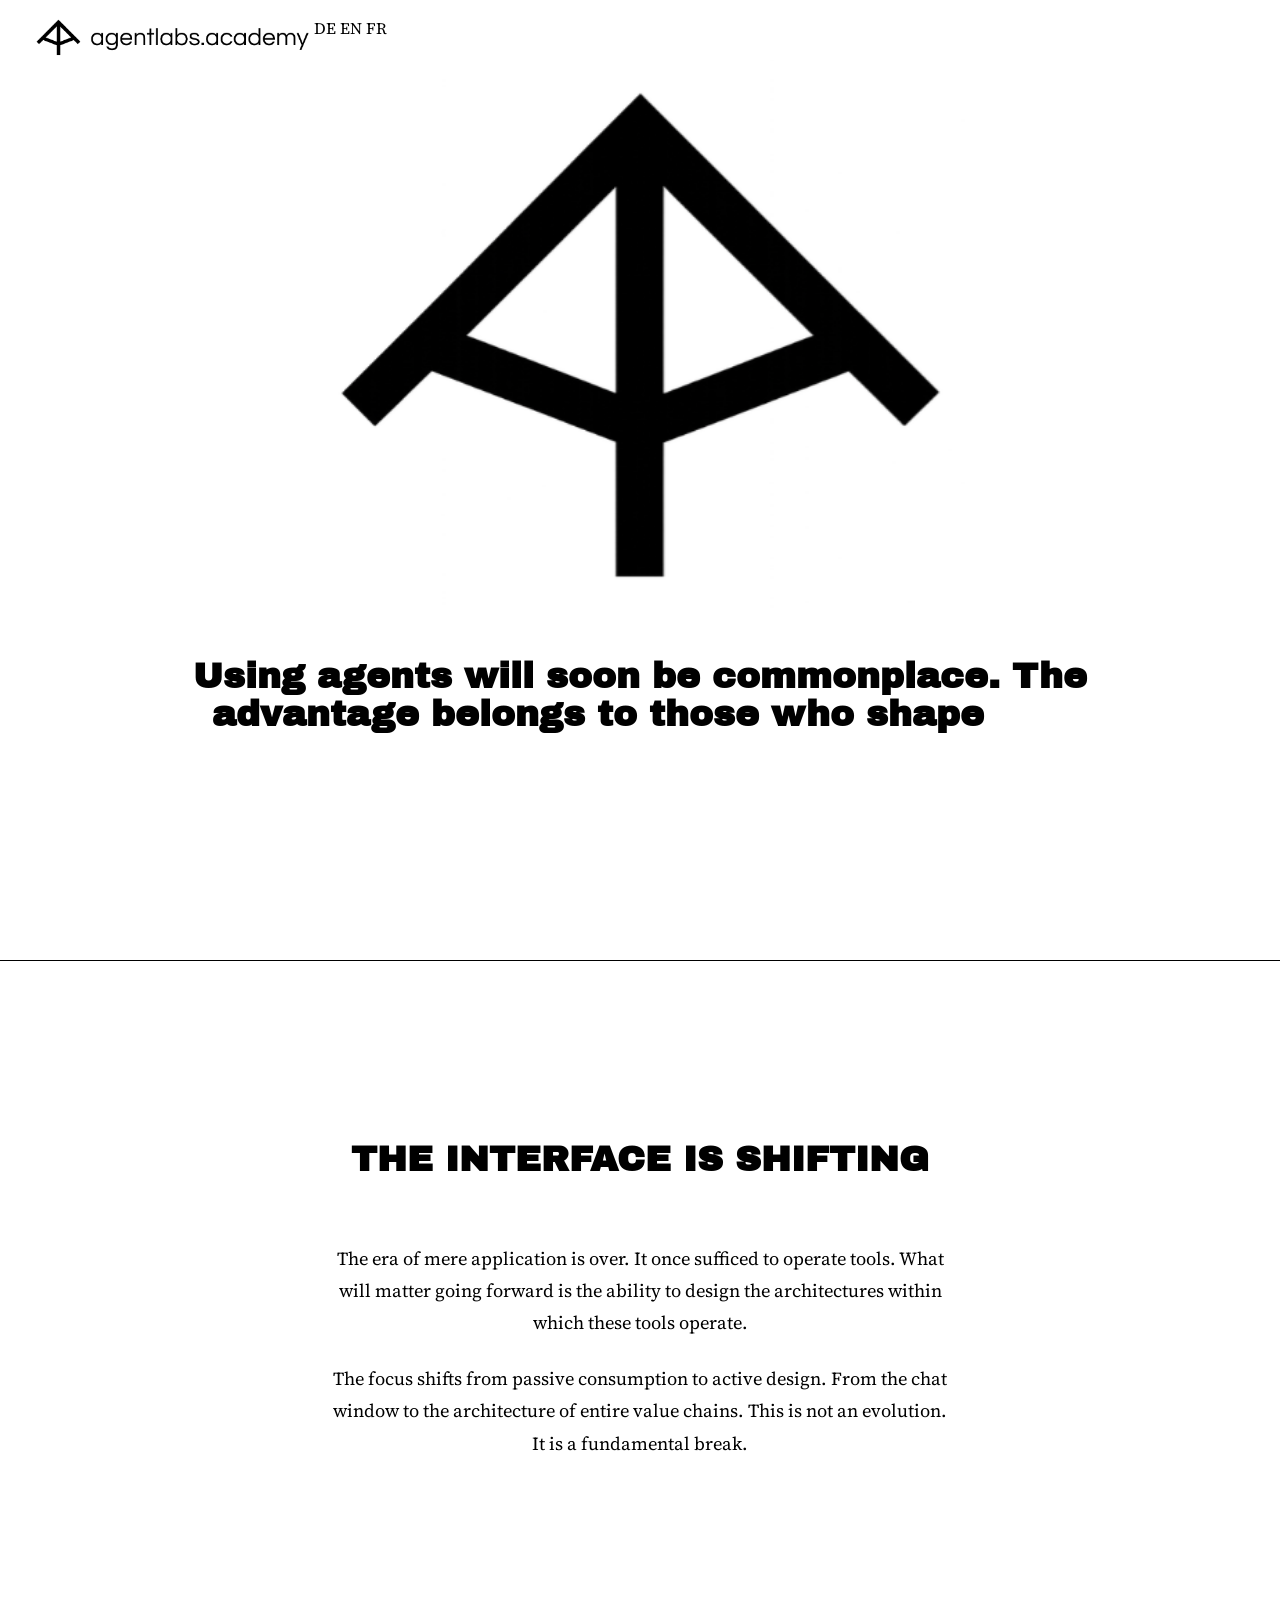
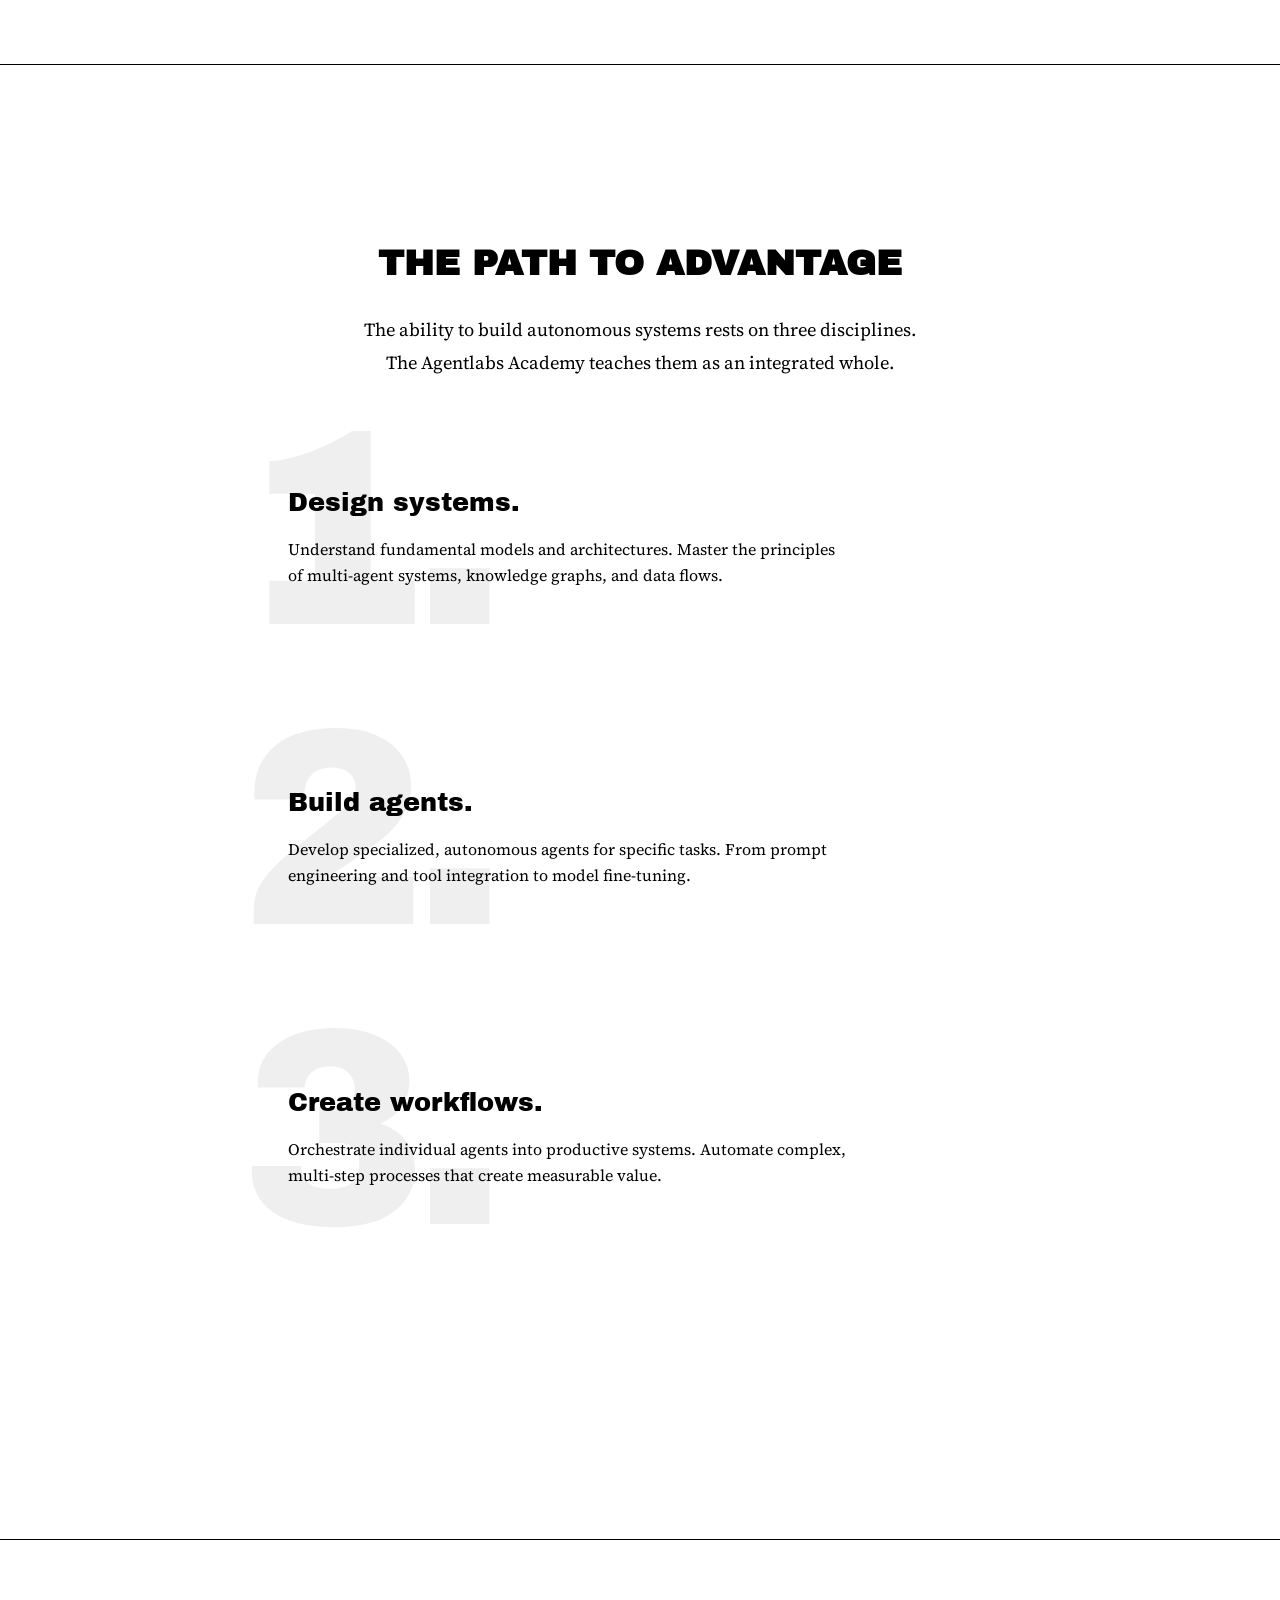
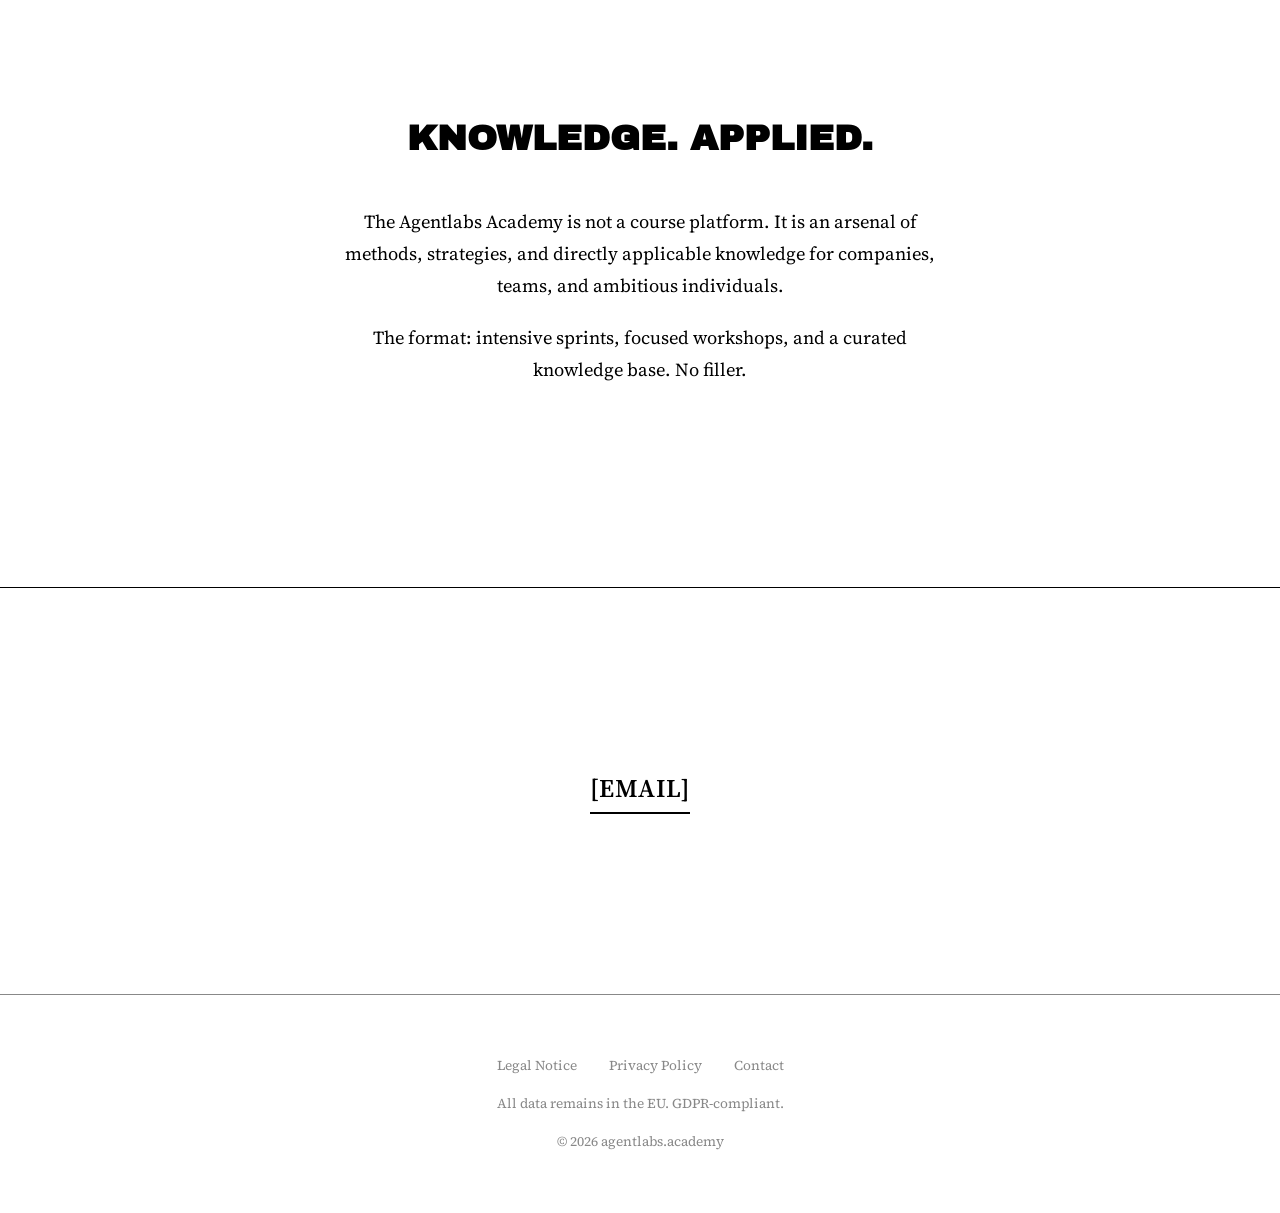
==== en/index.html @ 1b005c56 "feat: complete website redesign — S/W design, DE/EN/FR, no contact form" ====
<!DOCTYPE html>
<html lang="en">
<head>
  <meta charset="UTF-8">
  <meta name="viewport" content="width=device-width, initial-scale=1.0">
  <title>agentlabs.academy — Understand, Build, and Deploy AI Agents.</title>
  <meta name="description" content="The Agentlabs Academy teaches how autonomous systems are built and how they take over processes. For companies, teams, and individuals.">
  <meta name="robots" content="index, follow">
  <link rel="canonical" href="https://agentlabs.academy">

  <link rel="preconnect" href="https://fonts.googleapis.com">
  <link rel="preconnect" href="https://fonts.gstatic.com" crossorigin>
  <link href="https://fonts.googleapis.com/css2?family=Archivo+Black&family=Source+Serif+4:ital,wght@0,400;0,600;1,400&display=swap" rel="stylesheet">

  <style>
    /* ── RESET ─────────────────────────────────── */
    *, *::before, *::after { box-sizing: border-box; margin: 0; padding: 0; }
    html { scroll-behavior: smooth; -webkit-font-smoothing: antialiased; }

    body {
      font-family: 'Source Serif 4', Georgia, serif;
      font-weight: 400;
      line-height: 1.6;
      color: #000;
      background: #fff;
    }

    a { color: inherit; text-decoration: none; }

    /* ── NAV ────────────────────────────────────── */
    nav {
      display: flex;
      align-items: flex-start;
      padding: 16px 32px 0;
      background: #fff;
    }
    nav img { height: 44px; display: block; }
    nav .nav-cta {
      font-family: 'Source Serif 4', serif;
      font-weight: 600;
      font-size: 0.9rem;
      letter-spacing: 0.02em;
      color: #000;
    }
    nav .nav-cta:hover { text-decoration: underline; }

    /* ── SECTION BASE ───────────────────────────── */
    section { padding: 180px 48px; }
    section + section { border-top: 1px solid #000; }
    .inner {
      max-width: 680px;
      margin: 0 auto;
      text-align: center;
    }
    .inner-wide { max-width: 900px; margin: 0 auto; }

    /* ── TYPOGRAPHY ─────────────────────────────── */
    .headline {
      font-family: 'Archivo Black', sans-serif;
      font-weight: 900;
      text-transform: uppercase;
      line-height: 1.05;
      color: #000;
    }
    .h-xl  { font-size: clamp(1.4rem, 2.8vw, 3rem); }
    .h-lg  { font-size: clamp(1.4rem, 2.8vw, 3rem); }
    .h-hero-bereit { font-size: clamp(3rem, 10vw, 8rem); }

    .body-text {
      font-family: 'Source Serif 4', serif;
      font-size: clamp(1rem, 1.5vw, 1.15rem);
      line-height: 1.75;
      color: #000;
    }
    .subline {
      font-family: 'Source Serif 4', serif;
      font-size: clamp(1rem, 2vw, 1.35rem);
      font-weight: 400;
      color: #000;
    }

    /* ── FADE-UP ANIMATIONS ─────────────────────── */
    .fade-up {
      opacity: 0;
      transform: translateY(30px);
      transition: opacity 0.8s ease, transform 0.8s ease;
    }
    .fade-up.visible {
      opacity: 1;
      transform: translateY(0);
    }

    /* ── WORD ANIMATION ─────────────────────────── */
    .word {
      opacity: 0;
      transform: translateY(20px);
      display: inline-block;
      transition: opacity 0.5s ease, transform 0.5s ease;
    }
    .word.visible { opacity: 1; transform: translateY(0); }

    /* ══════════════════════════════════════════════
       SECTION 1 — MANIFESTO
    ══════════════════════════════════════════════ */
    #manifesto {
      min-height: 100vh;
      padding: 0;
      display: flex;
      flex-direction: column;
      align-items: center;
      justify-content: flex-start;
      text-align: center;
      position: relative;
      overflow: hidden;
    }
    #manifesto .manifesto-inner {
      display: flex;
      flex-direction: column;
      align-items: center;
      padding: 0 0 80px;
      position: relative;
      z-index: 1;
      justify-content: flex-start;
      margin-top: -8px;
    }
    #hero-logo {
      width: min(70vw, 680px);
      margin-top: 0;
      margin-bottom: 40px;
      will-change: transform, opacity;
      transform-origin: center;
    }
    #manifesto .headline {
      max-width: 900px;
      margin-bottom: 32px;
      text-transform: none; /* Hero-Headline nicht uppercase */
    }
    #manifesto .subline {
      max-width: 600px;
    }

    /* ══════════════════════════════════════════════
       SECTION 2 — PARADIGMA
    ══════════════════════════════════════════════ */
    #paradigma { text-align: center; }
    #paradigma .headline { margin-bottom: 64px; }
    #paradigma .body-text { max-width: 620px; margin: 0 auto 24px; }

    /* ══════════════════════════════════════════════
       SECTION 3 — METHODE
    ══════════════════════════════════════════════ */
    #methode { text-align: center; }
    #methode .headline { margin-bottom: 32px; }
    #methode .intro { max-width: 560px; margin: 0 auto 80px; }

    .methode-items { max-width: 800px; margin: 0 auto; }
    .methode-item {
      position: relative;
      text-align: left;
      margin-bottom: 120px;
      padding-left: 48px;
      min-height: 180px;
    }
    .methode-num {
      font-family: 'Archivo Black', sans-serif;
      font-size: clamp(160px, 22vw, 280px);
      line-height: 0.8;
      color: #000;
      opacity: 0.06;
      user-select: none;
      letter-spacing: -0.05em;
      position: absolute;
      top: -40px;
      left: 0;
      z-index: 0;
    }
    .methode-content {
      position: relative;
      z-index: 1;
      padding-top: 24px;
      max-width: 560px;
    }
    .methode-title {
      font-family: 'Archivo Black', sans-serif;
      font-size: clamp(1.2rem, 2vw, 1.6rem);
      margin-bottom: 12px;
      color: #000;
    }
    .methode-body {
      font-family: 'Source Serif 4', serif;
      font-size: 1rem;
      line-height: 1.65;
      color: #000;
    }

    /* ══════════════════════════════════════════════
       SECTION 4 — ARSENAL
    ══════════════════════════════════════════════ */
    #arsenal { text-align: center; }
    #arsenal .headline { margin-bottom: 48px; }
    #arsenal .body-text { max-width: 620px; margin: 0 auto 20px; }

    .statement {
      font-family: 'Source Serif 4', serif;
      font-weight: 600;
      font-style: italic;
      font-size: clamp(2rem, 5vw, 4rem);
      color: #000;
      text-align: center;
      padding: 100px 48px;
      max-width: 800px;
      margin: 0 auto;
      line-height: 1.3;
    }

    .cta-link {
      display: inline-block;
      font-family: 'Source Serif 4', serif;
      font-weight: 600;
      font-size: 0.95rem;
      letter-spacing: 0.15em;
      text-transform: uppercase;
      color: #000;
      margin-top: 16px;
    }
    .cta-link:hover { text-decoration: underline; }

    /* ══════════════════════════════════════════════
       SECTION 5 — KONTAKT
    ══════════════════════════════════════════════ */
    #kontakt { text-align: center; }
    #kontakt .headline { margin-bottom: 24px; }
    #kontakt .body-text { margin-bottom: 64px; }

    form {
      max-width: 420px;
      margin: 0 auto;
      display: flex;
      flex-direction: column;
      gap: 40px;
    }
    .form-field {
      display: flex;
      flex-direction: column;
      gap: 8px;
      text-align: left;
    }
    .form-field label {
      font-family: 'Source Serif 4', serif;
      font-size: 0.8rem;
      letter-spacing: 0.12em;
      text-transform: uppercase;
      color: #888;
    }
    .form-field input {
      background: transparent;
      border: none;
      border-bottom: 1px solid #000;
      border-radius: 0;
      padding: 12px 0;
      font-family: 'Source Serif 4', serif;
      font-size: 1rem;
      color: #000;
      width: 100%;
      outline: none;
    }
    .form-field input::placeholder { color: #888; }
    .form-field input:focus { border-bottom-color: #000; }

    .contact-email {
      display: inline-block;
      font-family: 'Source Serif 4', serif;
      font-size: clamp(1.1rem, 2.5vw, 1.6rem);
      font-weight: 600;
      color: #000;
      letter-spacing: 0.02em;
      border-bottom: 2px solid #000;
      padding-bottom: 4px;
      transition: opacity 0.2s;
    }
    .contact-email:hover { opacity: 0.5; }

    /* ══════════════════════════════════════════════
       FOOTER
    ══════════════════════════════════════════════ */
    footer {
      padding: 60px 48px;
      border-top: 1px solid #888;
      display: flex;
      flex-direction: column;
      align-items: center;
      gap: 16px;
      text-align: center;
    }
    footer nav {
      position: static;
      border: none;
      background: none;
      height: auto;
      padding: 0;
      gap: 32px;
      justify-content: center;
    }
    footer nav a {
      font-family: 'Source Serif 4', serif;
      font-size: 0.85rem;
      color: #888;
    }
    footer nav a:hover { text-decoration: underline; }
    footer p {
      font-family: 'Source Serif 4', serif;
      font-size: 0.85rem;
      color: #888;
    }

    /* ── MOBILE ─────────────────────────────────── */
    @media (max-width: 768px) {
      nav { padding: 0 24px; }
      section { padding: 100px 24px; }
      #manifesto .manifesto-inner { padding: 80px 24px 60px; }
      #hero-logo { width: 95vw; }
      .methode-item {
        grid-template-columns: 100px 1fr;
        gap: 0 16px;
      }
      .methode-num { font-size: 100px; }
      footer { padding: 48px 24px; }
      footer nav { flex-direction: column; gap: 12px; }
    }
    @media (max-width: 480px) {
      .methode-item { grid-template-columns: 1fr; }
      .methode-num { font-size: 80px; }
    }
  </style>
</head>
<body>

<!-- ══ NAV ════════════════════════════════════════ -->
<nav>
  <a href="/">
    <img src="/logos/agentlabs_academy_logo_complete.png" alt="agentlabs.academy">
  
  <div class="lang-switch-nav">
    <a href="/">DE</a>
    <a href="/en/" class="active">EN</a>
    <a href="/fr/">FR</a>
  </div>
</nav>

<!-- ══ S1: MANIFESTO ══════════════════════════════ -->
<section id="manifesto">
  <div class="manifesto-inner">
    <img id="hero-logo" src="/logos/aa-hero-logo.png" alt="agentlabs.academy">

    <h1 class="headline h-xl" id="hero-headline">
      Using agents will soon be commonplace. The advantage belongs to those who shape and orchestrate them.
    </h1>

    <p class="subline" id="hero-subline" style="opacity:0; transition: opacity 1s ease 0.5s;">
      Design systems. Build agents. Create workflows. Claim your advantage.
    </p>
  </div>
</section>

<!-- ══ S2: PARADIGMA ══════════════════════════════ -->
<section id="paradigma">
  <div class="inner">
    <h2 class="headline h-lg fade-up">THE INTERFACE IS SHIFTING</h2>
    <p class="body-text fade-up" style="transition-delay:200ms">
      The era of mere application is over. It once sufficed to operate tools. What will matter going forward is the ability to design the architectures within which these tools operate.
    </p>
    <p class="body-text fade-up" style="transition-delay:400ms">
      The focus shifts from passive consumption to active design. From the chat window to the architecture of entire value chains. This is not an evolution. It is a fundamental break.
    </p>
  </div>
</section>

<!-- ══ S3: METHODE ════════════════════════════════ -->
<section id="methode">
  <div class="inner">
    <h2 class="headline h-lg fade-up">THE PATH TO ADVANTAGE</h2>
    <p class="body-text intro fade-up" style="transition-delay:200ms">
      The ability to build autonomous systems rests on three disciplines. The Agentlabs Academy teaches them as an integrated whole.
    </p>
  </div>

  <div class="methode-items">
    <div class="methode-item fade-up">
      <div class="methode-num">1.</div>
      <div class="methode-content">
        <div class="methode-title">Design systems.</div>
        <p class="methode-body">Understand fundamental models and architectures. Master the principles of multi-agent systems, knowledge graphs, and data flows.</p>
      </div>
    </div>
    <div class="methode-item fade-up" style="transition-delay:150ms">
      <div class="methode-num">2.</div>
      <div class="methode-content">
        <div class="methode-title">Build agents.</div>
        <p class="methode-body">Develop specialized, autonomous agents for specific tasks. From prompt engineering and tool integration to model fine-tuning.</p>
      </div>
    </div>
    <div class="methode-item fade-up" style="transition-delay:300ms">
      <div class="methode-num">3.</div>
      <div class="methode-content">
        <div class="methode-title">Create workflows.</div>
        <p class="methode-body">Orchestrate individual agents into productive systems. Automate complex, multi-step processes that create measurable value.</p>
      </div>
    </div>
  </div>
</section>

<!-- ══ S4: ARSENAL ════════════════════════════════ -->
<section id="arsenal">
  <div class="inner">
    <h2 class="headline h-lg fade-up">KNOWLEDGE. APPLIED.</h2>
    <p class="body-text fade-up" style="transition-delay:150ms">
      The Agentlabs Academy is not a course platform. It is an arsenal of methods, strategies, and directly applicable knowledge for companies, teams, and ambitious individuals.
    </p>
    <p class="body-text fade-up" style="transition-delay:300ms">
      The format: intensive sprints, focused workshops, and a curated knowledge base. No filler.
    </p>
  </div>
</section>

<!-- ══ S5: KONTAKT ════════════════════════════════ -->
<section id="kontakt">
  <div class="inner-wide" style="text-align:center">
    <a href="mailto:[EMAIL]" class="contact-email fade-up">
      [EMAIL]
    </a>
  </div>
</section>

<!-- ══ FOOTER ═════════════════════════════════════ -->
<footer>
  <nav>
    <a href="/en/legal.html">Legal Notice</a>
    <a href="/en/privacy.html">Privacy Policy</a>
    <a href="mailto:[EMAIL]">Contact</a>
  </nav>
  <p>All data remains in the EU. GDPR-compliant.</p>
  <p>© 2026 agentlabs.academy</p>
</footer>

<script>
  // ── Word-by-word hero headline ────────────────────────
  (function() {
    const hl = document.getElementById('hero-headline');
    const words = hl.innerText.trim().split(/\s+/);
    hl.innerHTML = words.map(w => `<span class="word">${w}</span>`).join(' ');

    document.addEventListener('DOMContentLoaded', () => {
      document.querySelectorAll('.word').forEach((el, i) => {
        setTimeout(() => el.classList.add('visible'), 300 + i * 120);
      });
      // Subline fades in after headline
      const subline = document.getElementById('hero-subline');
      const delay = 300 + words.length * 120 + 400;
      setTimeout(() => { subline.style.opacity = '1'; }, delay);
    });
  })();

  // ── Nav scroll shadow ─────────────────────────────────
  const navEl = document.querySelector('nav');
  window.addEventListener('scroll', () => {
    navEl.classList.toggle('scrolled', window.scrollY > 10);
  }, { passive: true });

  // ── Scroll: hero logo rotation (aktiviert nach Entrance-Animation) ──
  const hero     = document.getElementById('manifesto');
  const heroLogo = document.getElementById('hero-logo');

  function onLogoScroll() {
    const progress = Math.min(window.scrollY / hero.offsetHeight, 1);
    if (progress === 0) return;
    const rot     = Math.min(progress / 0.6, 1) * 180;
    const scale   = 0.8 + Math.sin(progress * Math.PI) * 0.5;
    const opacity = progress > 0.8 ? 1 - ((progress - 0.8) / 0.2) : 1;
    heroLogo.style.animation = 'none';
    heroLogo.style.transform = `rotate(${rot}deg) scale(${scale})`;
    heroLogo.style.opacity   = Math.max(0, opacity);
  }

  setTimeout(() => {
    window.addEventListener('scroll', onLogoScroll, { passive: true });
  }, 1400);

  // ── IntersectionObserver: fade-up ─────────────────────
  const io = new IntersectionObserver(entries => {
    entries.forEach(e => {
      if (e.isIntersecting) {
        e.target.classList.add('visible');
        io.unobserve(e.target);
      }
    });
  }, { threshold: 0.15 });

  document.querySelectorAll('.fade-up').forEach(el => io.observe(el));
</script>
</body>
</html>
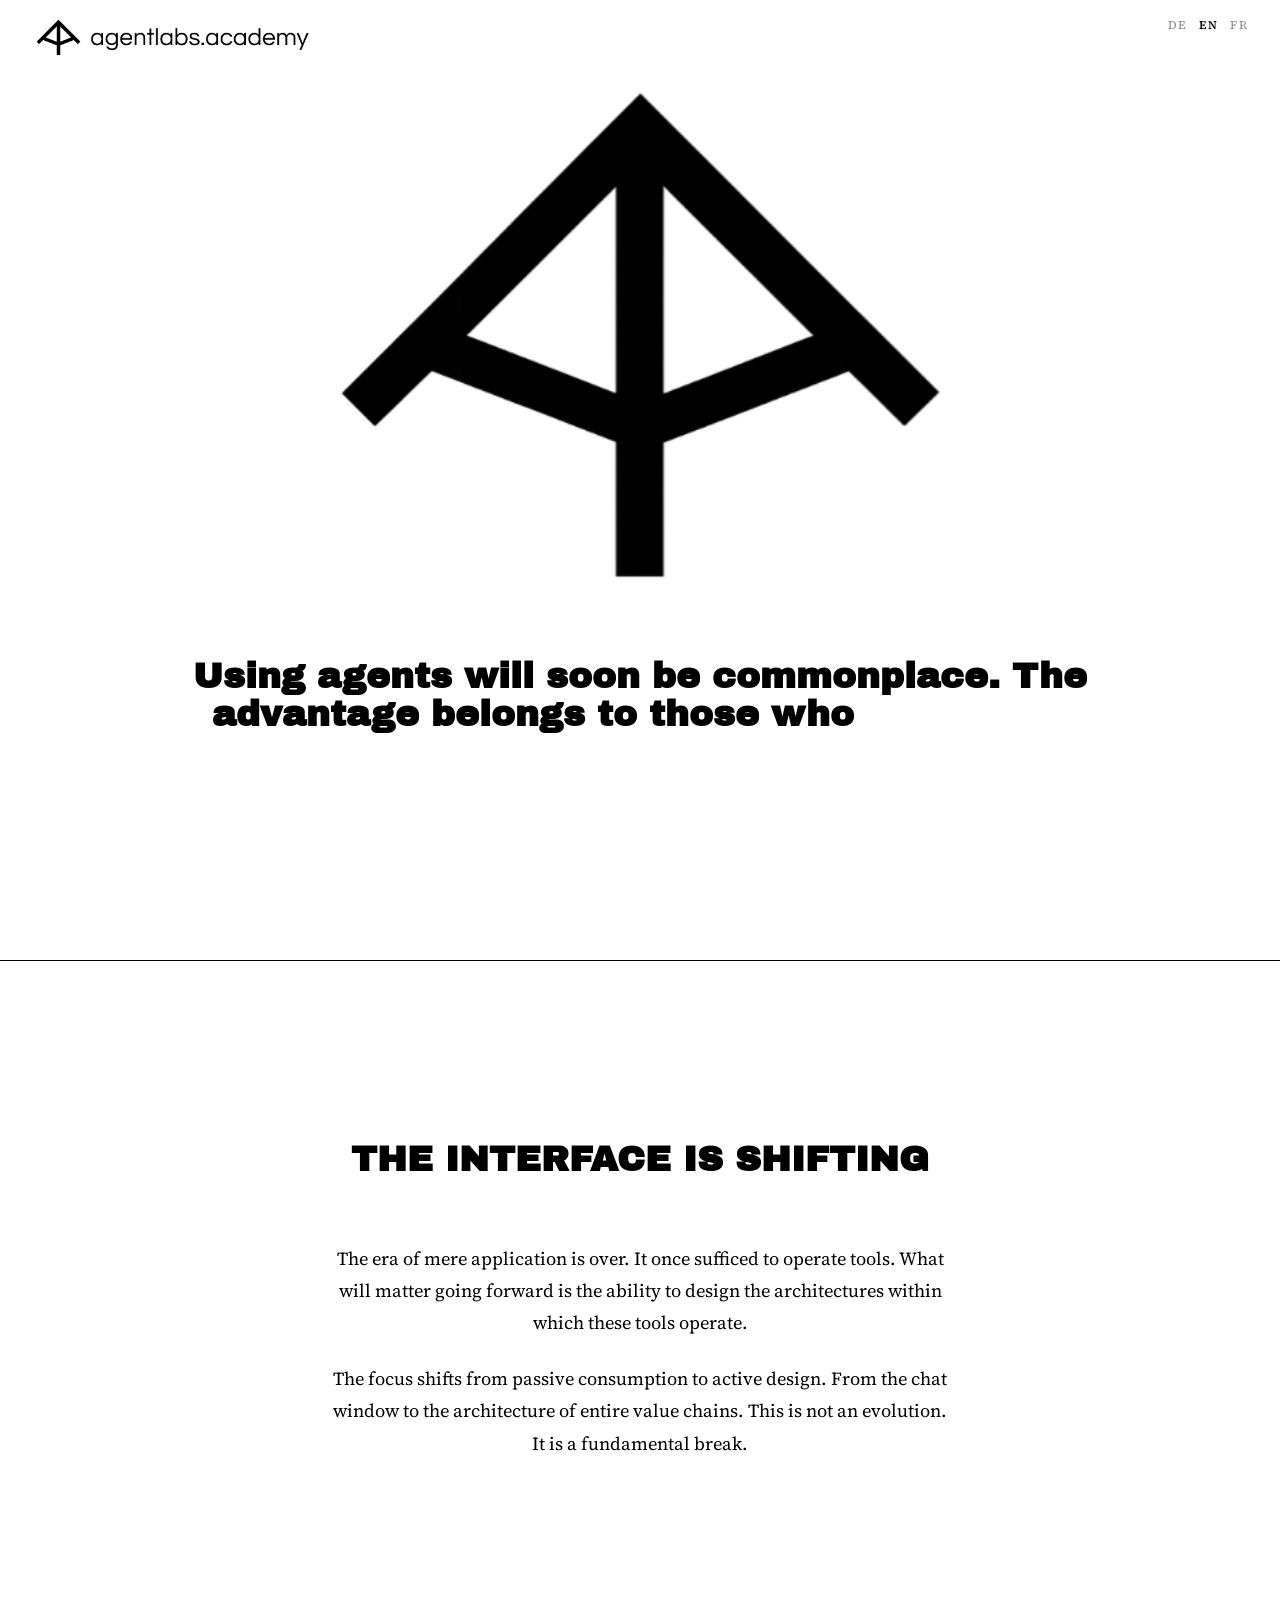
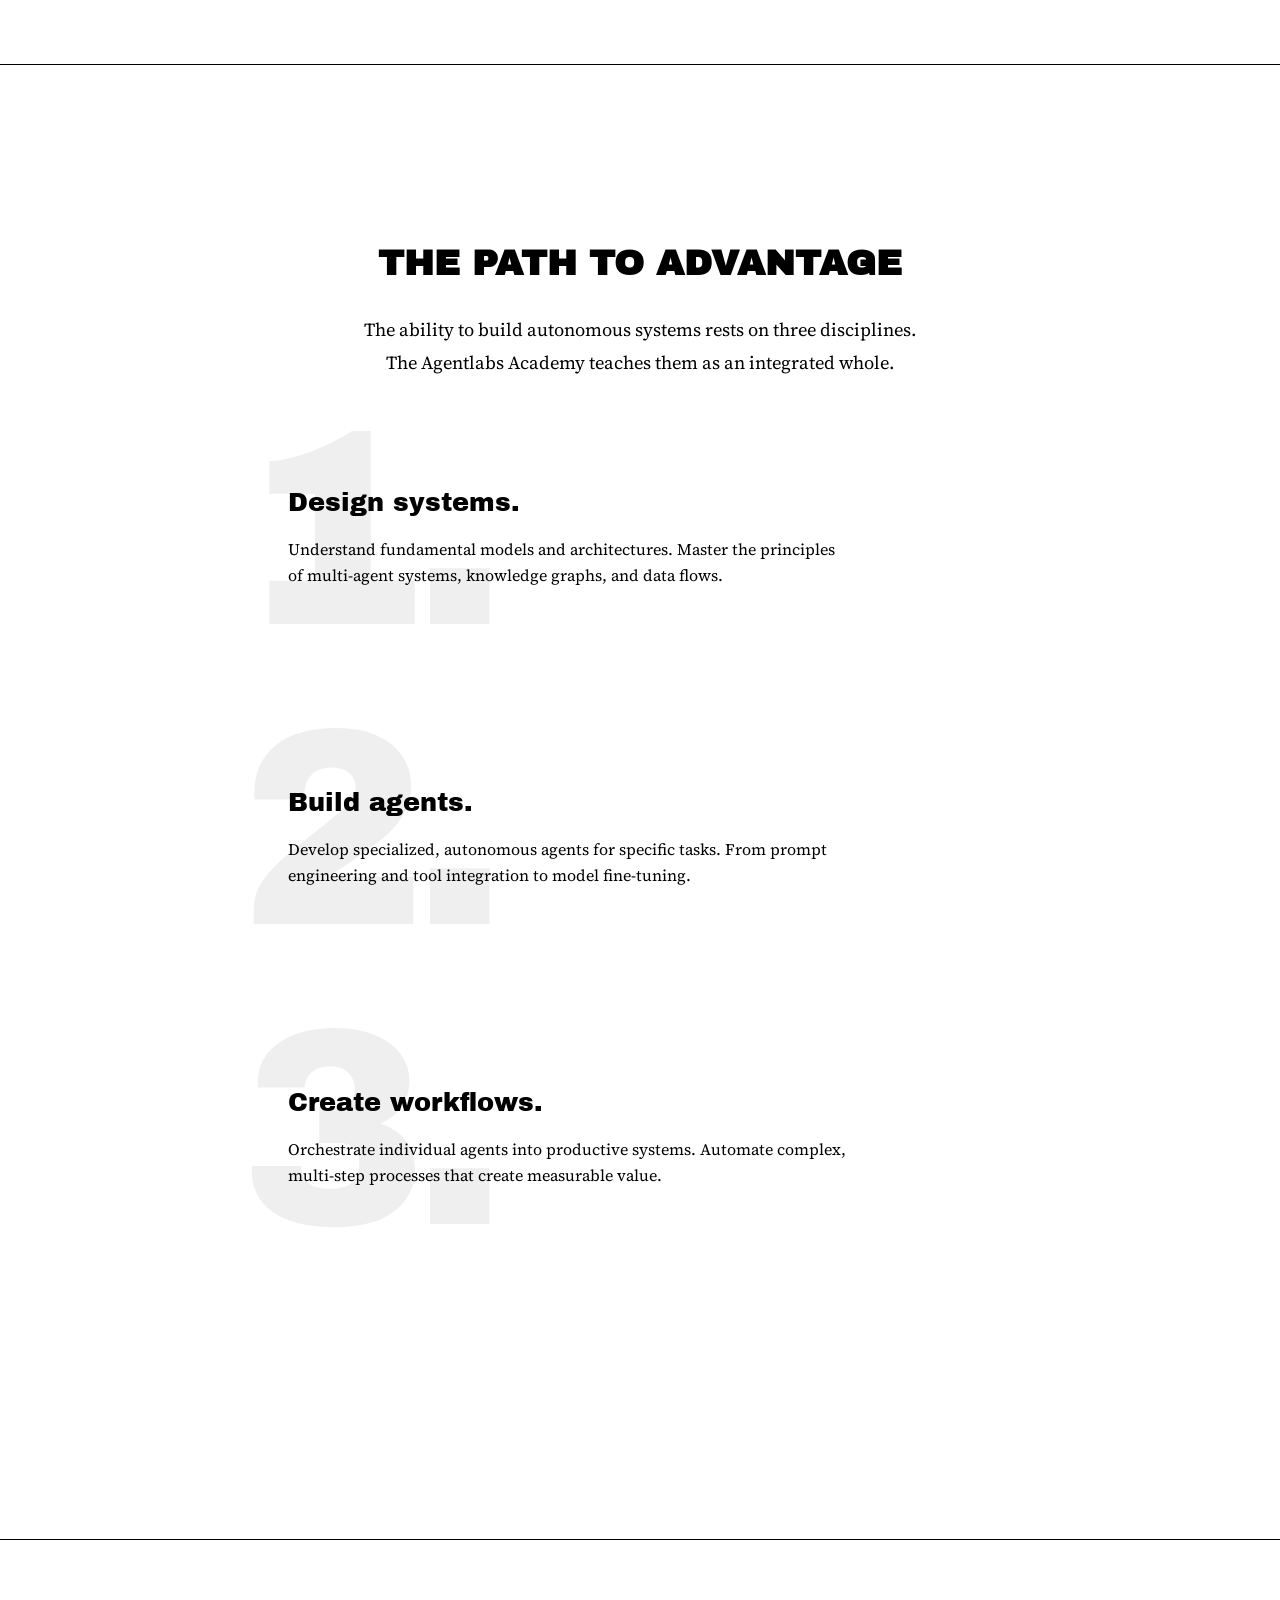
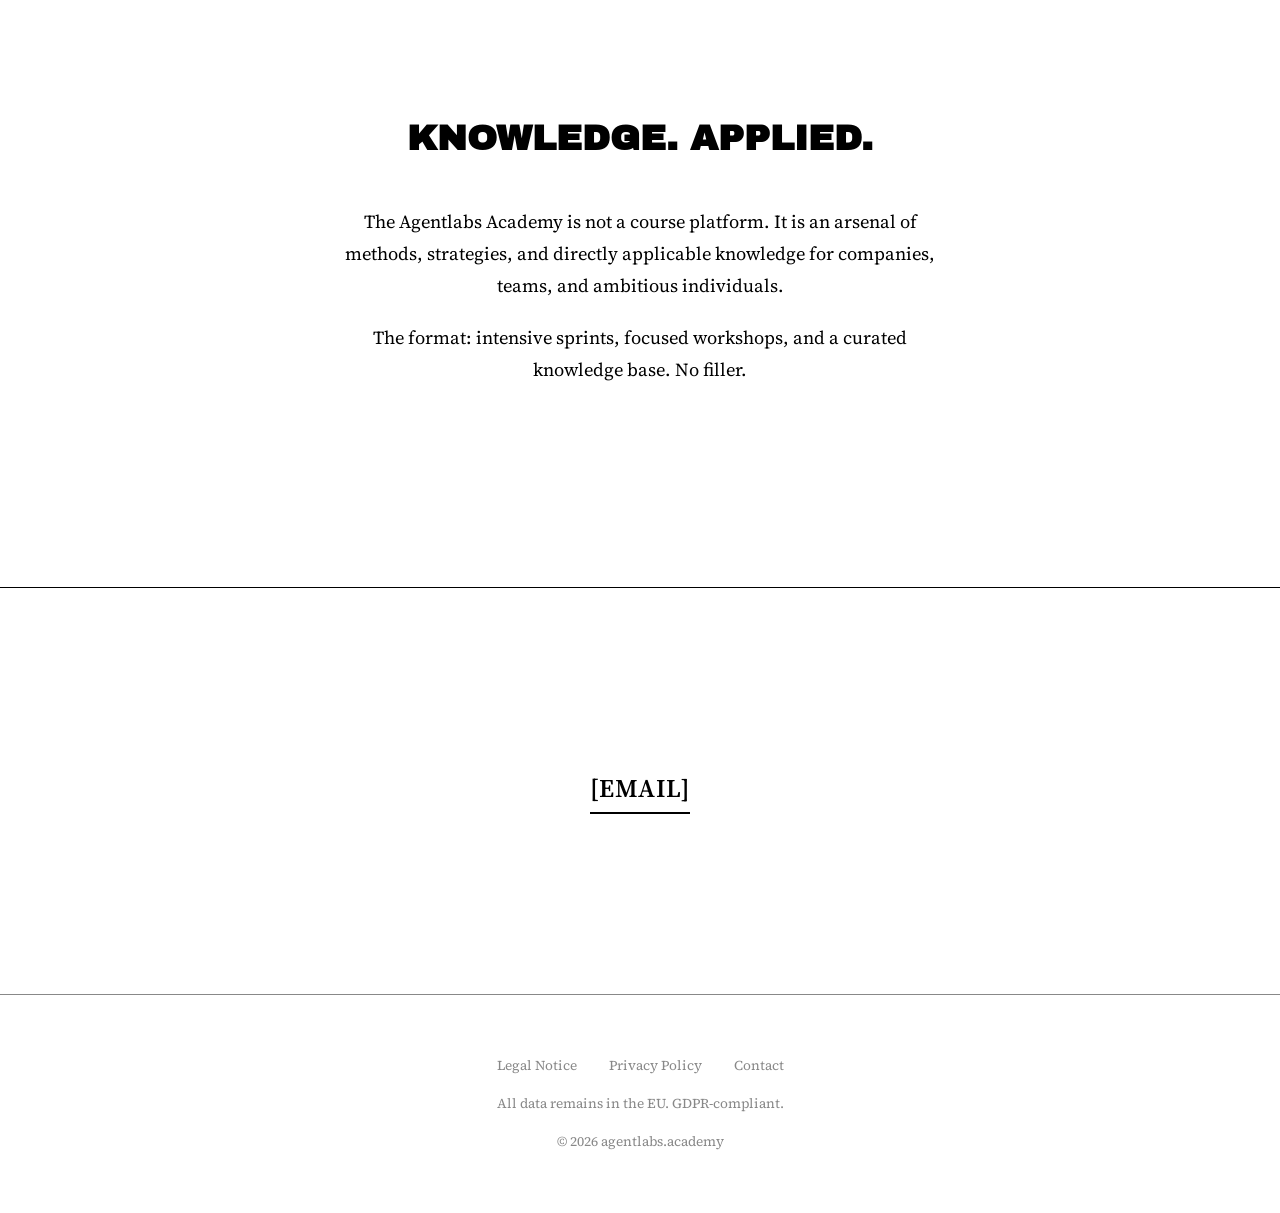
==== commit a81d4856: "fix: lang switch — fixed top right, smaller" ====
--- a/en/index.html
+++ b/en/index.html
@@ -43,6 +43,24 @@
       color: #000;
     }
     nav .nav-cta:hover { text-decoration: underline; }
+    .lang-switch-nav {
+      position: fixed;
+      top: 16px;
+      right: 32px;
+      display: flex;
+      gap: 12px;
+      z-index: 200;
+    }
+    .lang-switch-nav a {
+      font-family: 'Source Serif 4', serif;
+      font-size: 0.72rem;
+      letter-spacing: 0.12em;
+      text-transform: uppercase;
+      color: #888;
+      text-decoration: none;
+    }
+    .lang-switch-nav a:hover { color: #000; }
+    .lang-switch-nav a.active { color: #000; font-weight: 600; }
 
     /* ── SECTION BASE ───────────────────────────── */
     section { padding: 180px 48px; }
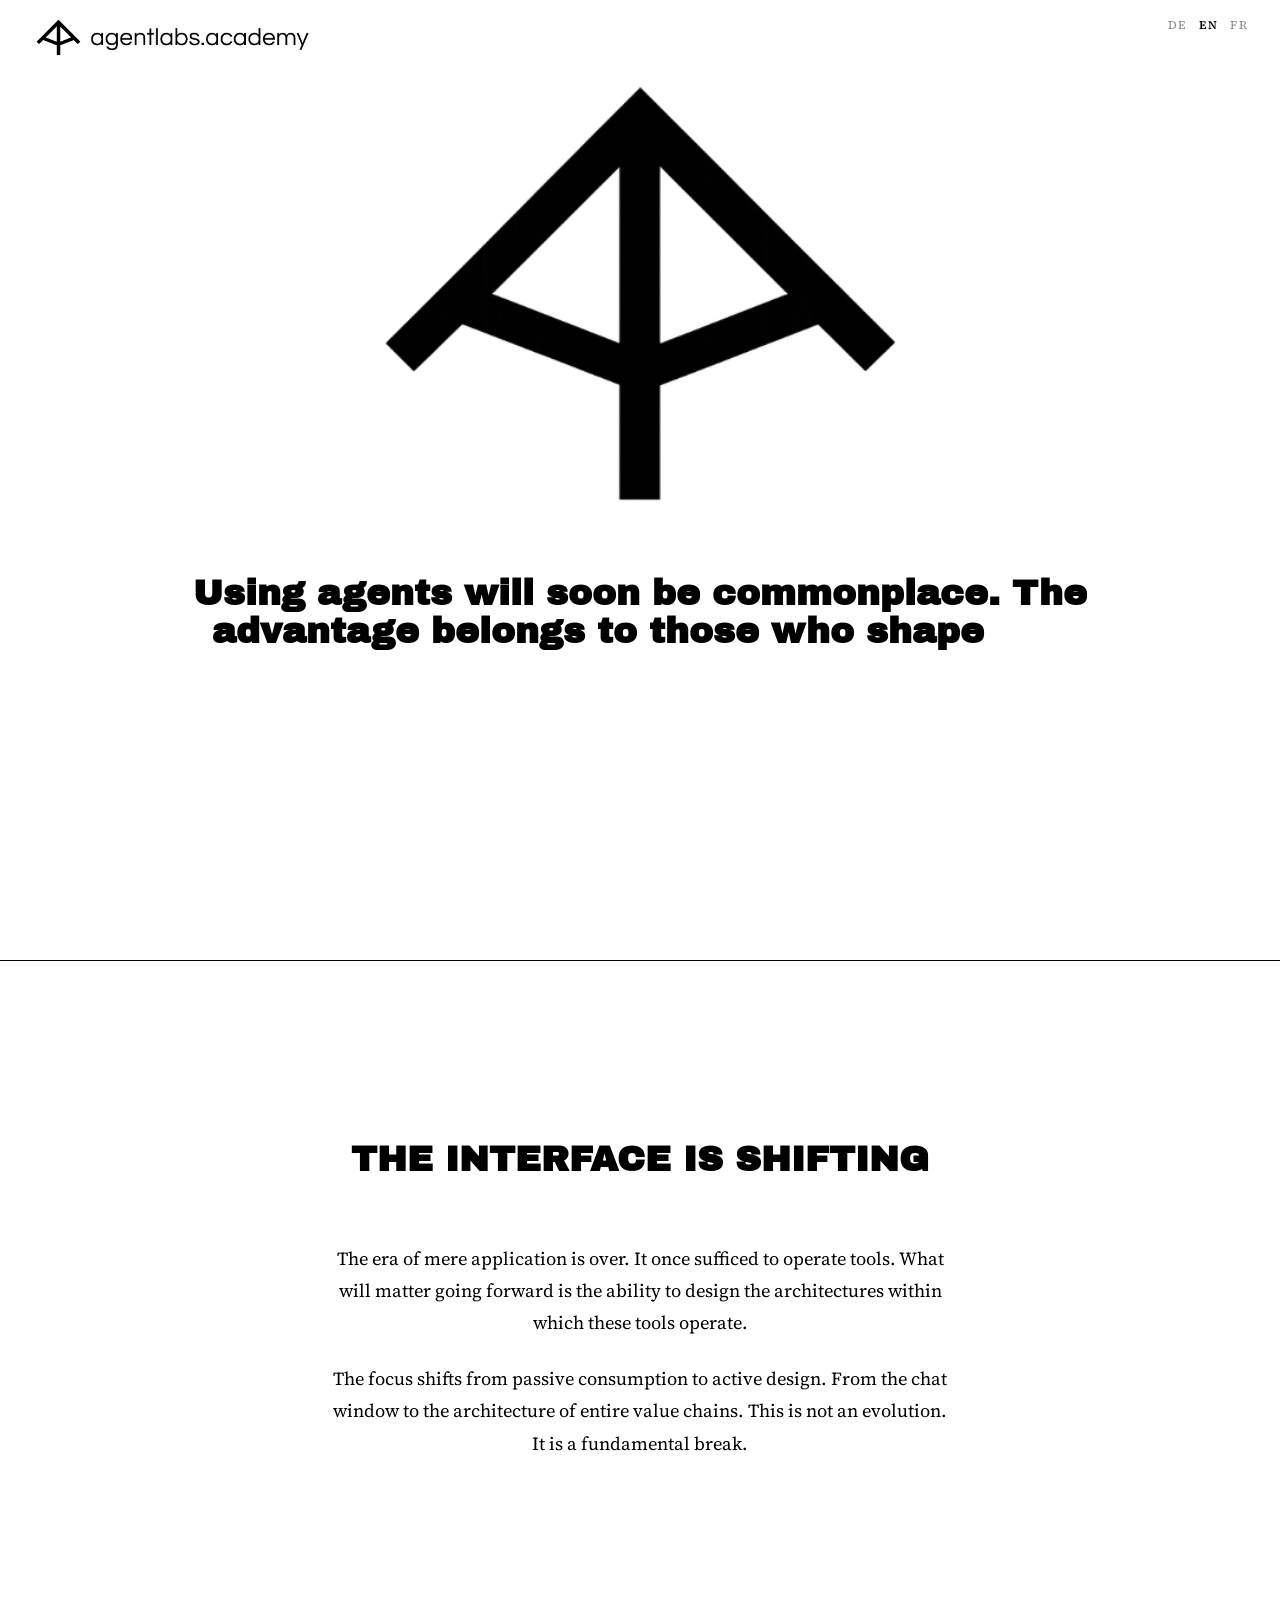
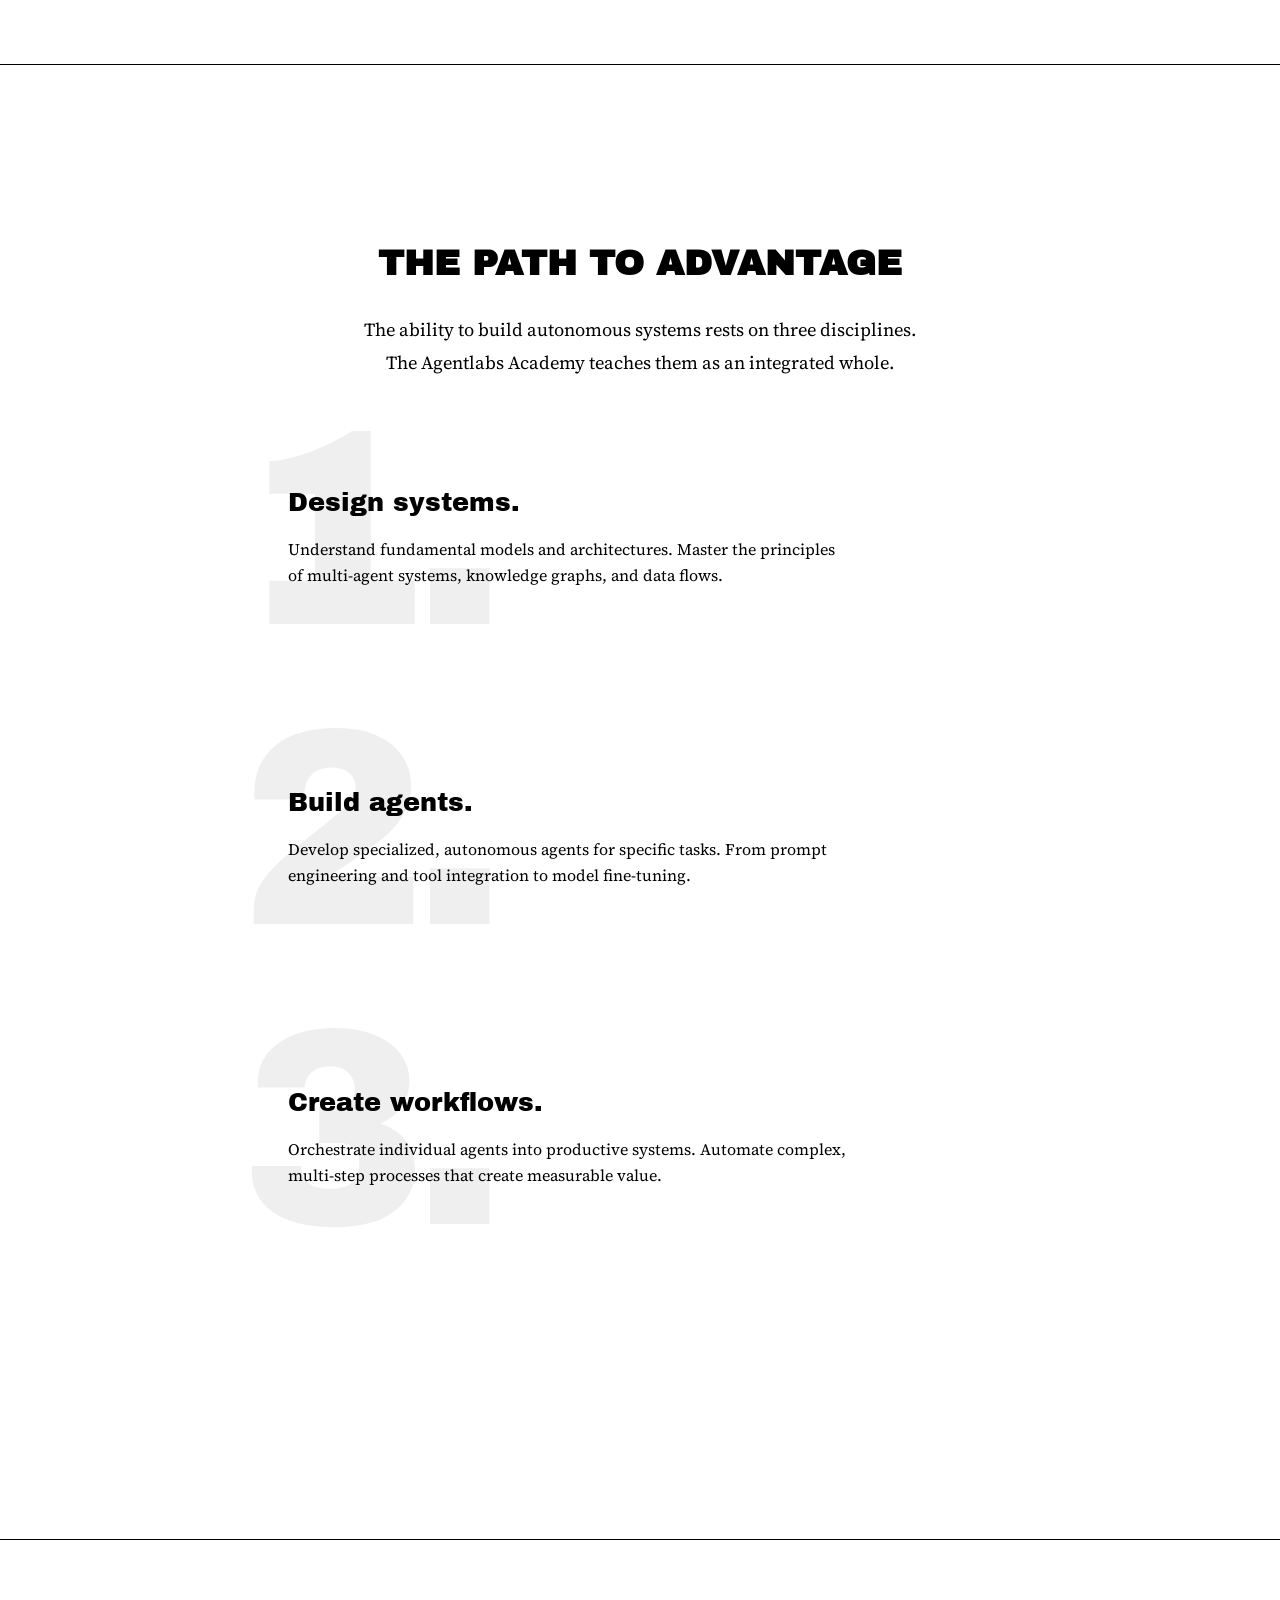
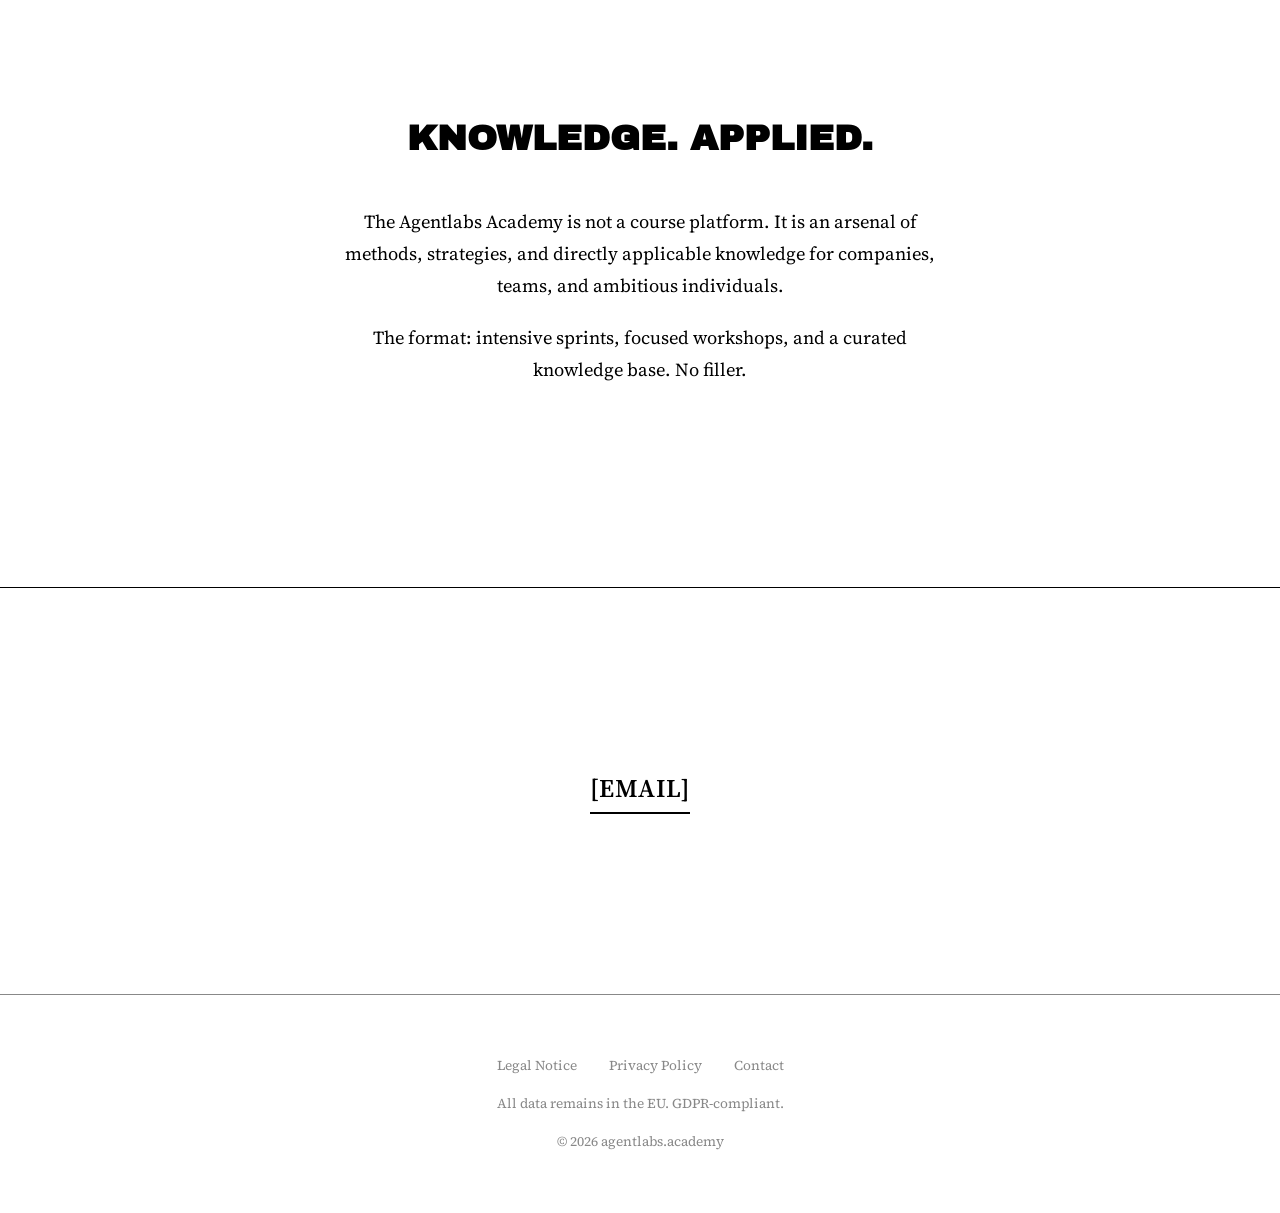
==== commit 8ddb03d5: "fix: contact email + logo slightly smaller" ====
--- a/en/index.html
+++ b/en/index.html
@@ -142,7 +142,7 @@
       margin-top: -8px;
     }
     #hero-logo {
-      width: min(70vw, 680px);
+      width: min(60vw, 580px);
       margin-top: 0;
       margin-bottom: 40px;
       will-change: transform, opacity;
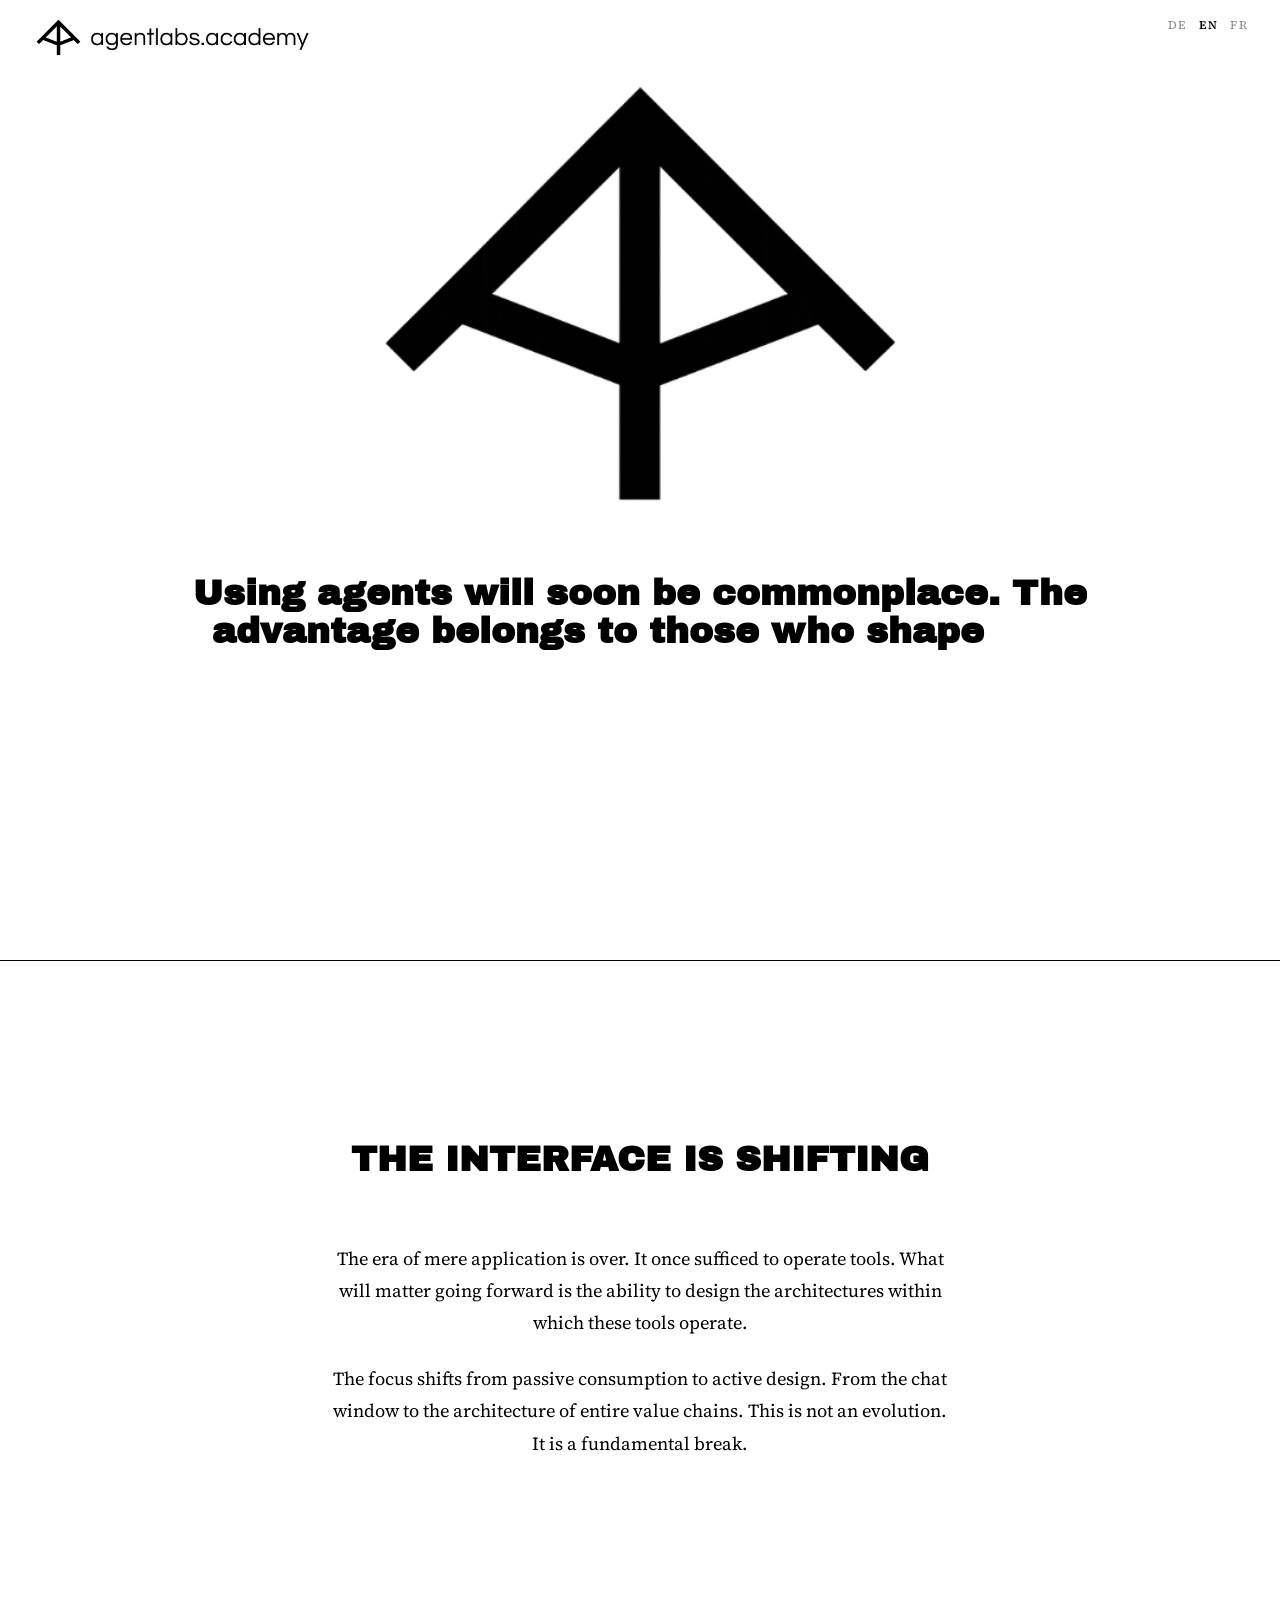
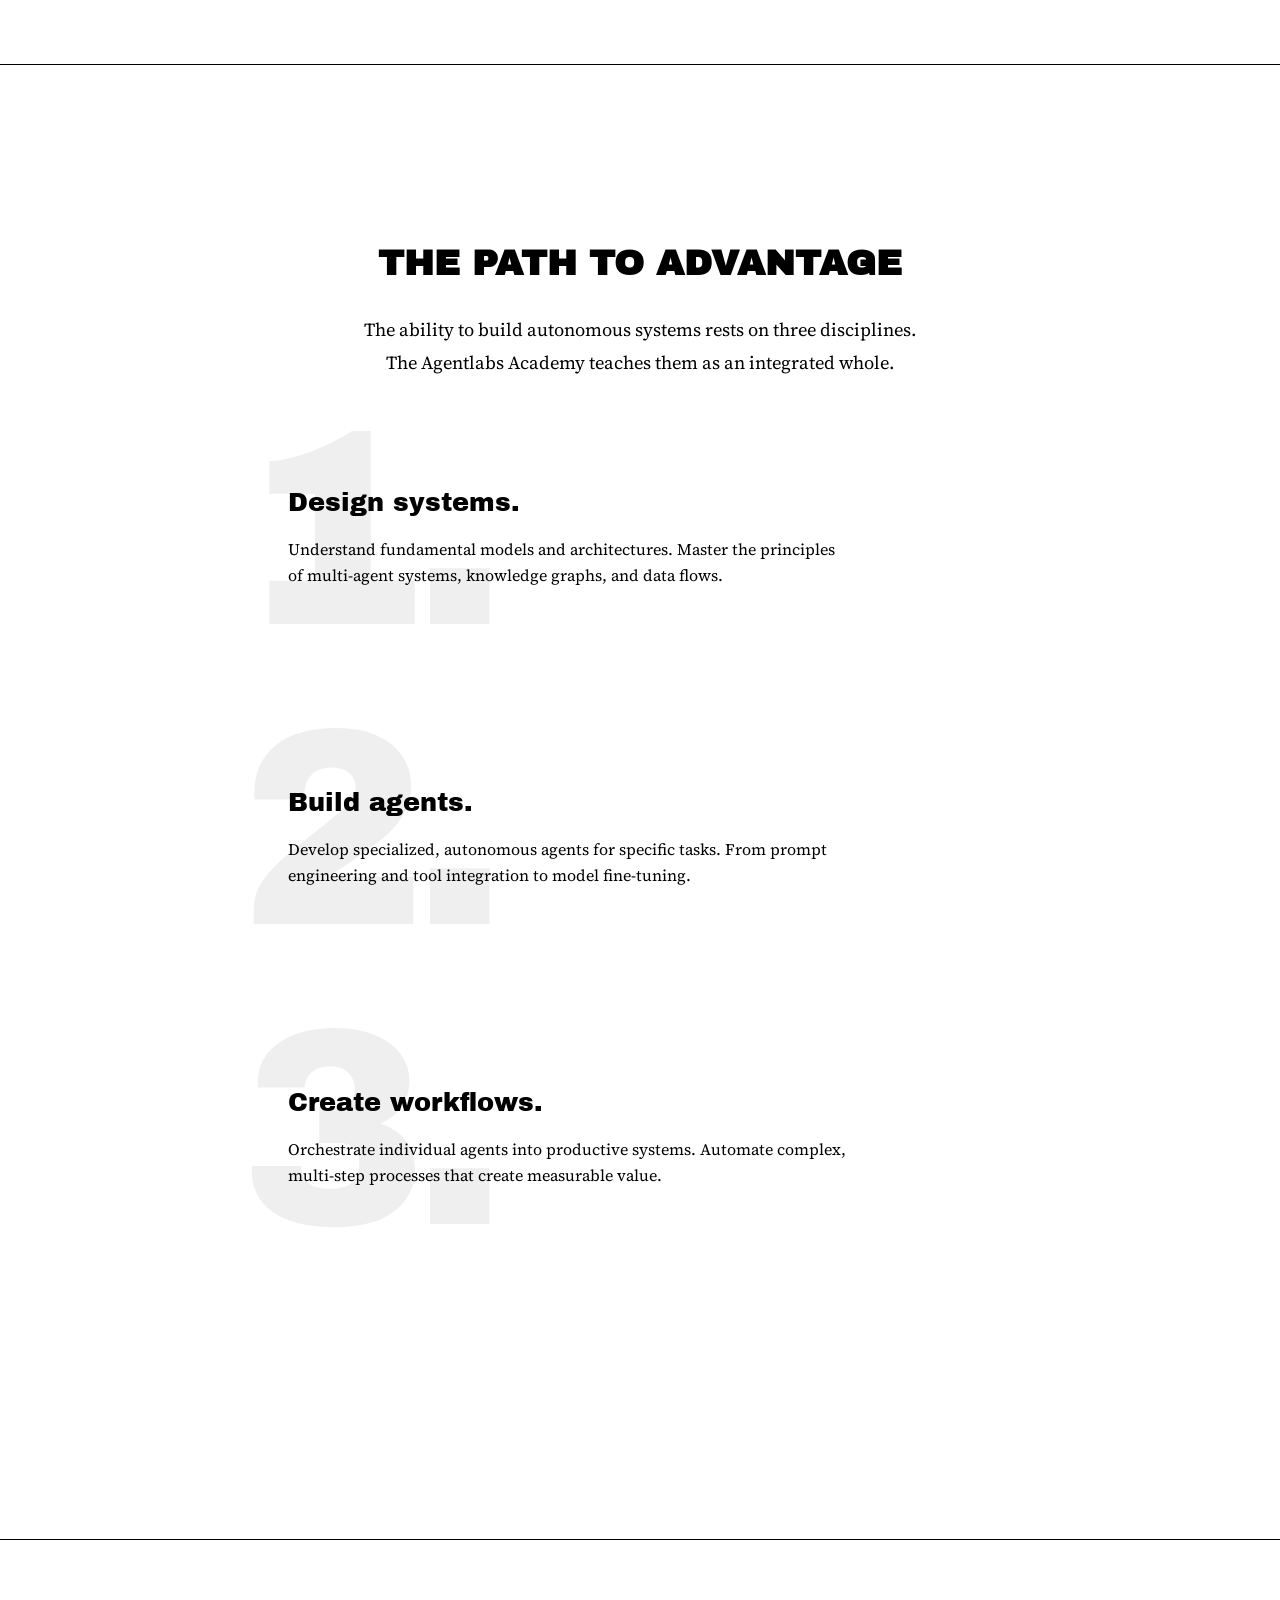
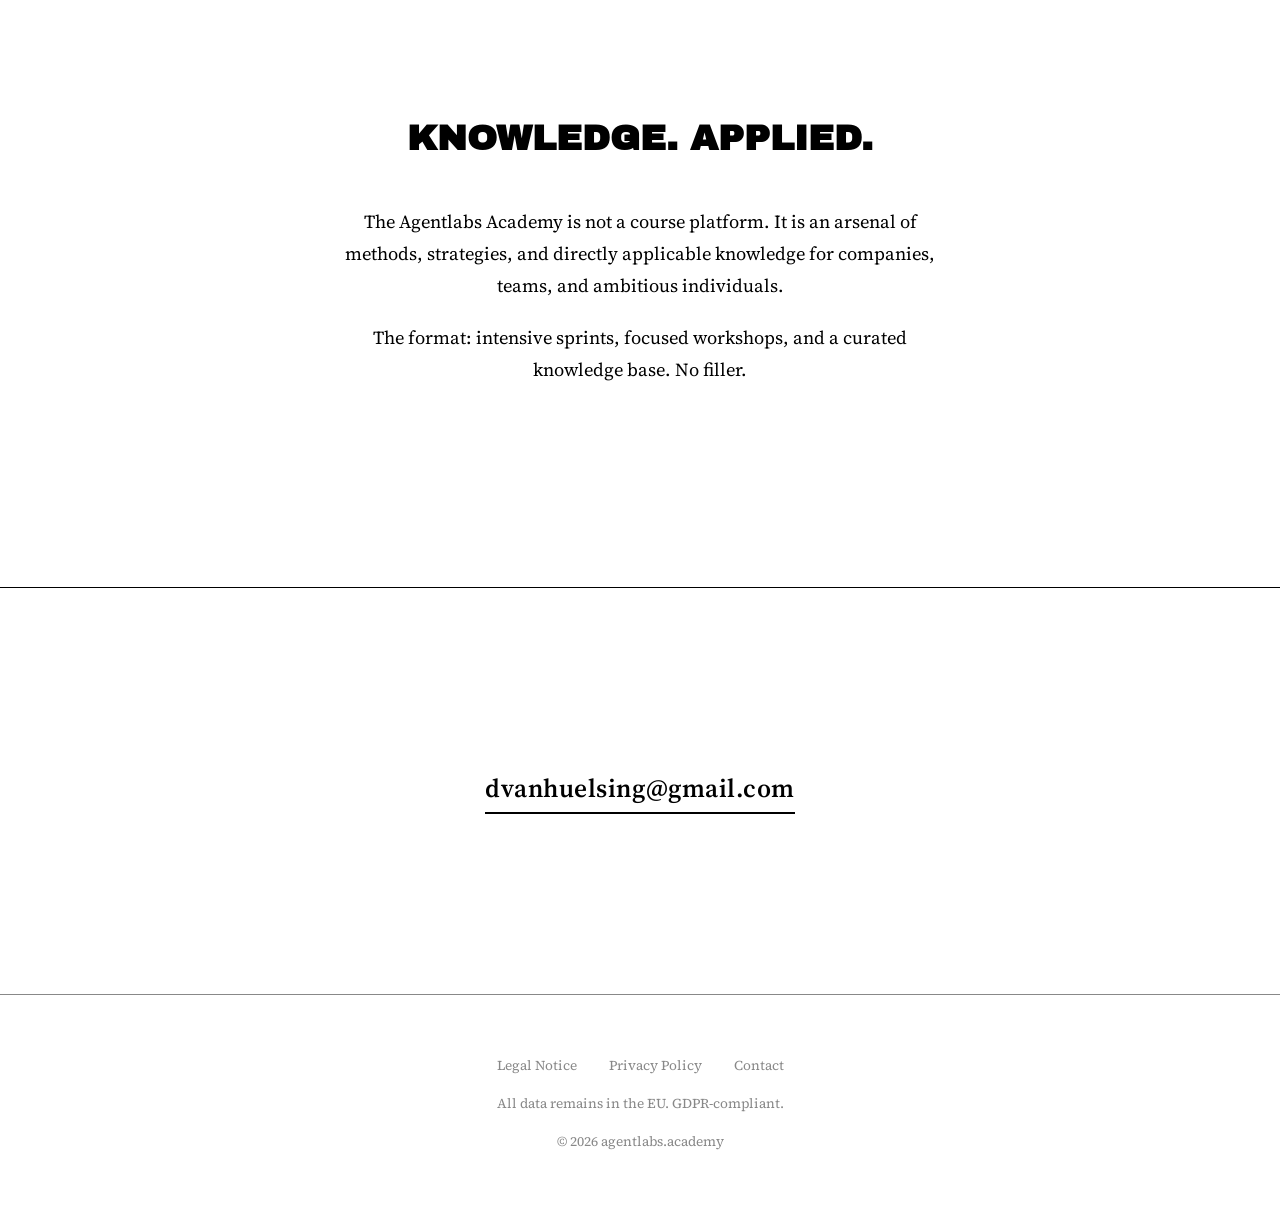
==== commit 47bc935d: "Fix: Update contact email to kontakt@agentlabs.academy across all language versions" ====
--- a/en/index.html
+++ b/en/index.html
@@ -443,8 +443,8 @@
 <!-- ══ S5: KONTAKT ════════════════════════════════ -->
 <section id="kontakt">
   <div class="inner-wide" style="text-align:center">
-    <a href="mailto:[EMAIL]" class="contact-email fade-up">
-      [EMAIL]
+    <a href="mailto:kontakt@agentlabs.academy" class="contact-email fade-up">
+      dvanhuelsing@gmail.com
     </a>
   </div>
 </section>
@@ -454,7 +454,7 @@
   <nav>
     <a href="/en/legal.html">Legal Notice</a>
     <a href="/en/privacy.html">Privacy Policy</a>
-    <a href="mailto:[EMAIL]">Contact</a>
+    <a href="mailto:kontakt@agentlabs.academy">Contact</a>
   </nav>
   <p>All data remains in the EU. GDPR-compliant.</p>
   <p>© 2026 agentlabs.academy</p>
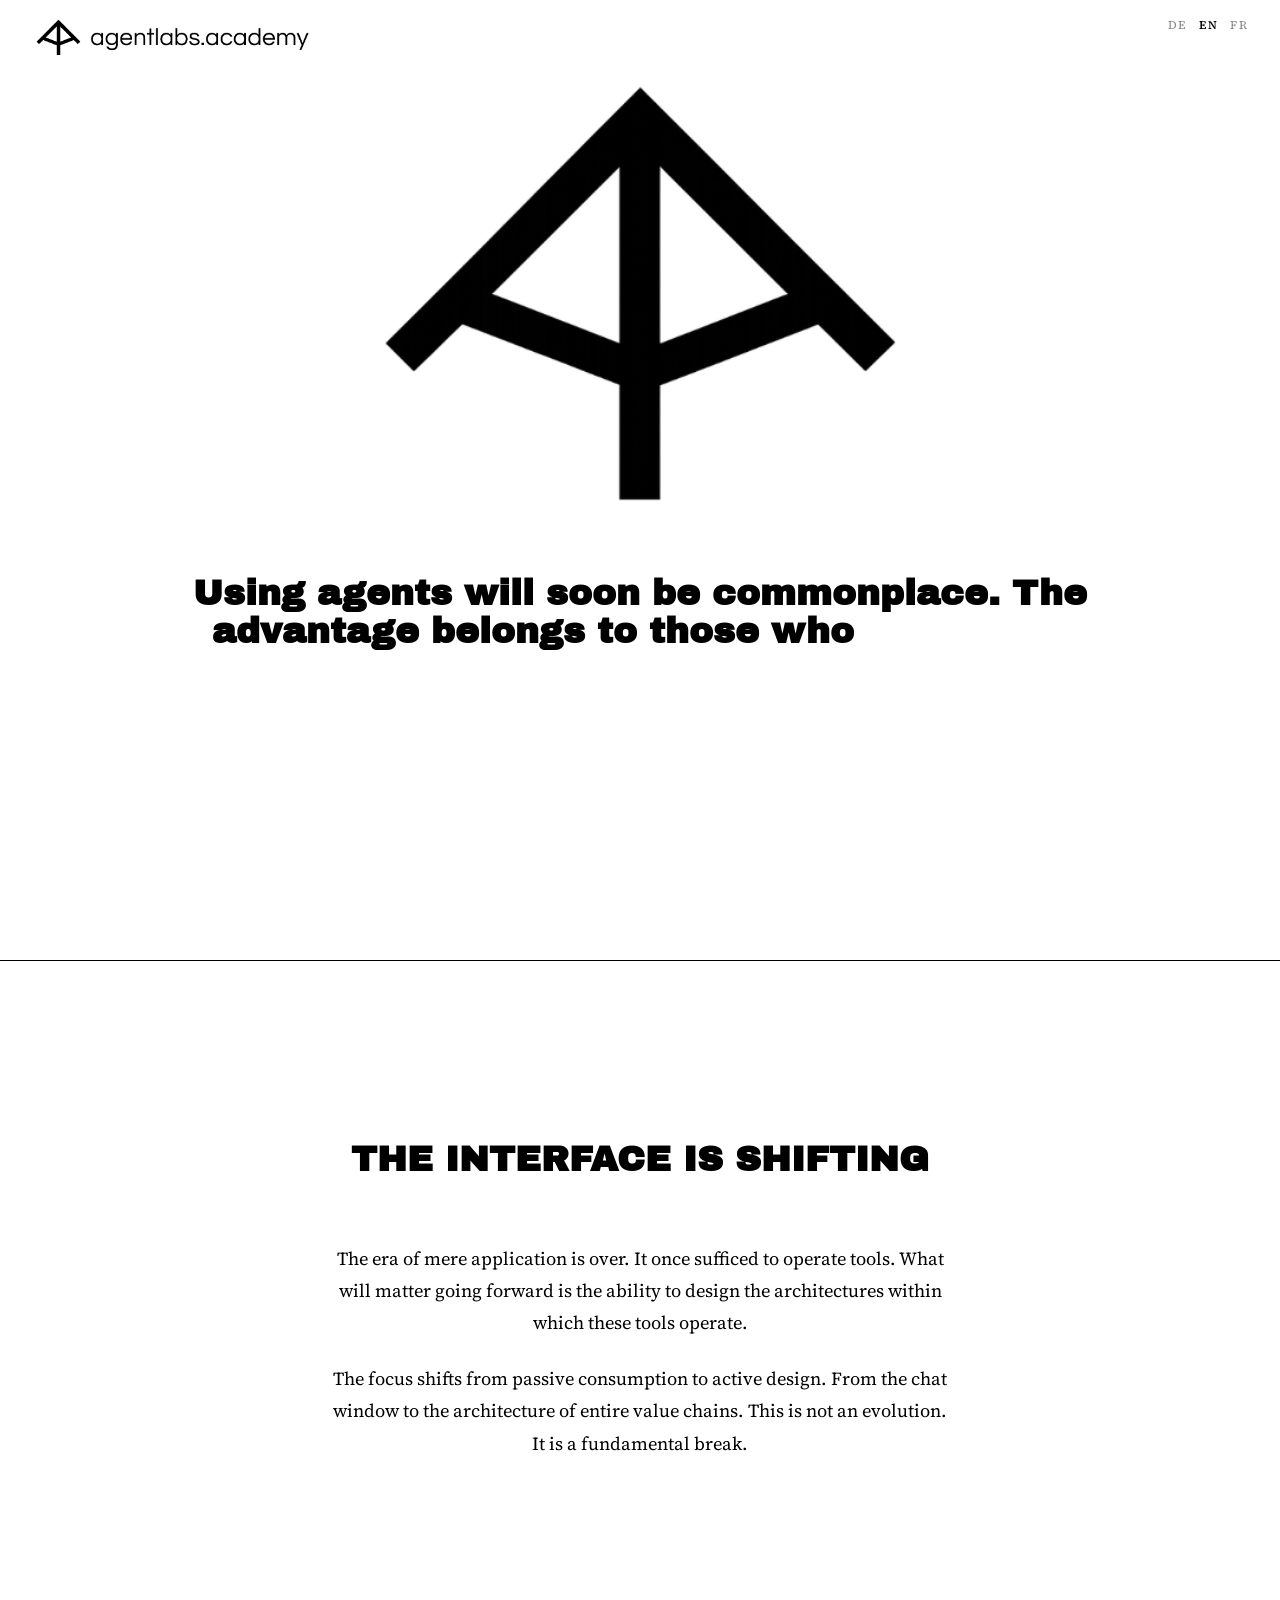
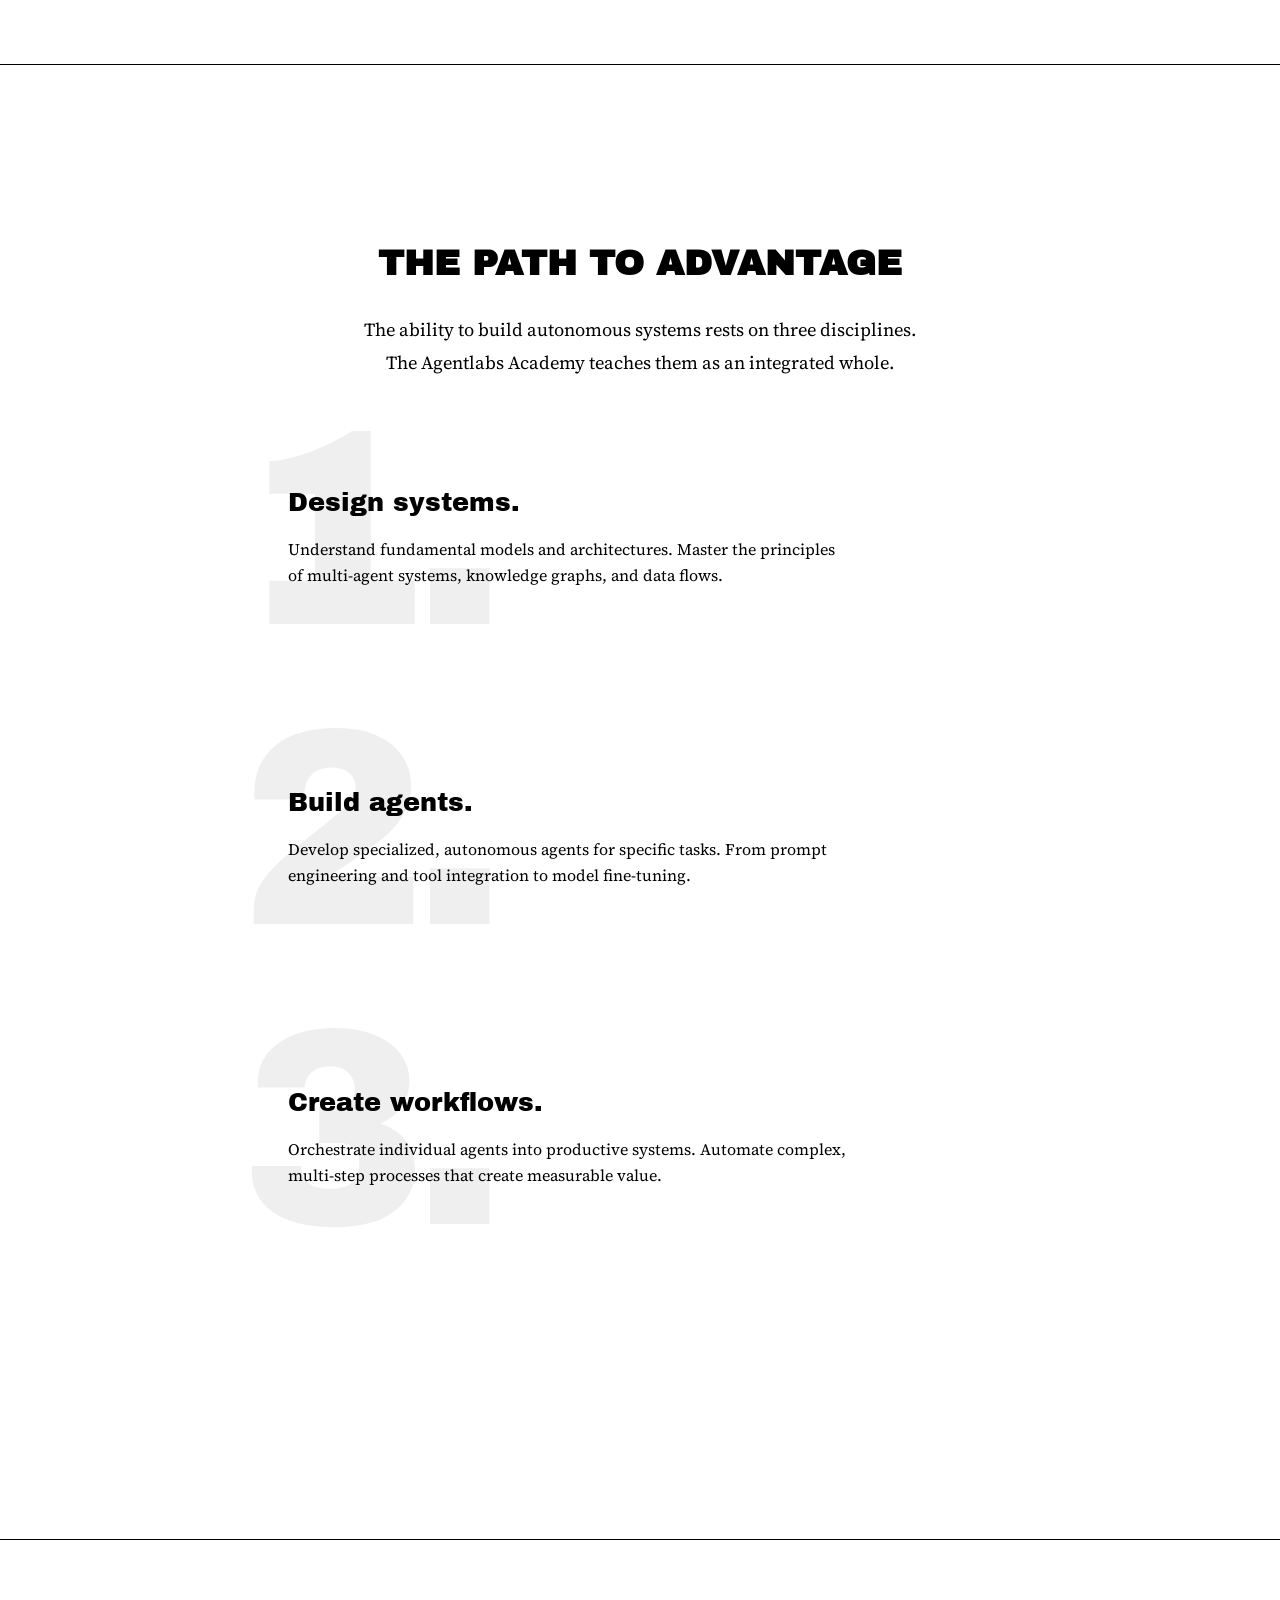
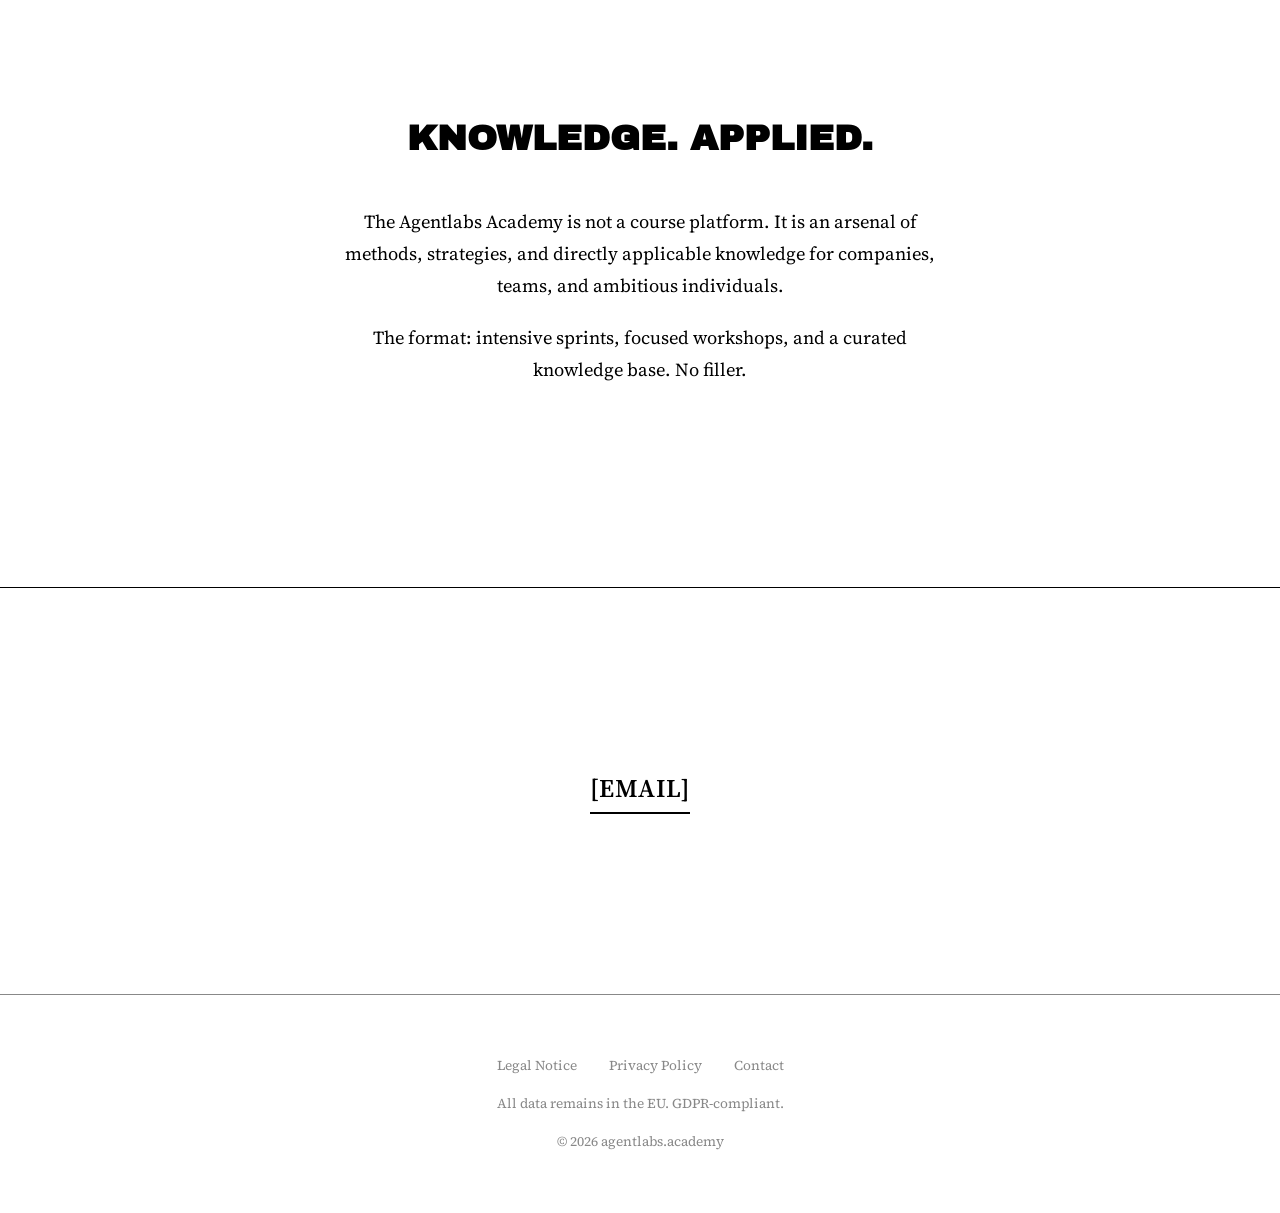
==== commit b270c129: "fix: Update contact email to kontakt@agentlabs.academy across all language versions (dev→stage→live " ====
--- a/en/index.html
+++ b/en/index.html
@@ -356,19 +356,19 @@
 <!-- ══ NAV ════════════════════════════════════════ -->
 <nav>
   <a href="/">
-    <img src="/logos/agentlabs_academy_logo_complete.png" alt="agentlabs.academy">
+    <img src="../../logos/agentlabs_academy_logo_complete.png" alt="agentlabs.academy">
   
   <div class="lang-switch-nav">
-    <a href="/">DE</a>
-    <a href="/en/" class="active">EN</a>
-    <a href="/fr/">FR</a>
+    <a href="/website-dev/">DE</a>
+    <a href="/website-dev/en/" class="active">EN</a>
+    <a href="/website-dev/fr/">FR</a>
   </div>
 </nav>
 
 <!-- ══ S1: MANIFESTO ══════════════════════════════ -->
 <section id="manifesto">
   <div class="manifesto-inner">
-    <img id="hero-logo" src="/logos/aa-hero-logo.png" alt="agentlabs.academy">
+    <img id="hero-logo" src="../../logos/aa-hero-logo.png" alt="agentlabs.academy">
 
     <h1 class="headline h-xl" id="hero-headline">
       Using agents will soon be commonplace. The advantage belongs to those who shape and orchestrate them.
@@ -444,7 +444,7 @@
 <section id="kontakt">
   <div class="inner-wide" style="text-align:center">
     <a href="mailto:kontakt@agentlabs.academy" class="contact-email fade-up">
-      dvanhuelsing@gmail.com
+      [EMAIL]
     </a>
   </div>
 </section>
@@ -452,8 +452,8 @@
 <!-- ══ FOOTER ═════════════════════════════════════ -->
 <footer>
   <nav>
-    <a href="/en/legal.html">Legal Notice</a>
-    <a href="/en/privacy.html">Privacy Policy</a>
+    <a href="/website-dev/en/legal.html">Legal Notice</a>
+    <a href="/website-dev/en/privacy.html">Privacy Policy</a>
     <a href="mailto:kontakt@agentlabs.academy">Contact</a>
   </nav>
   <p>All data remains in the EU. GDPR-compliant.</p>
